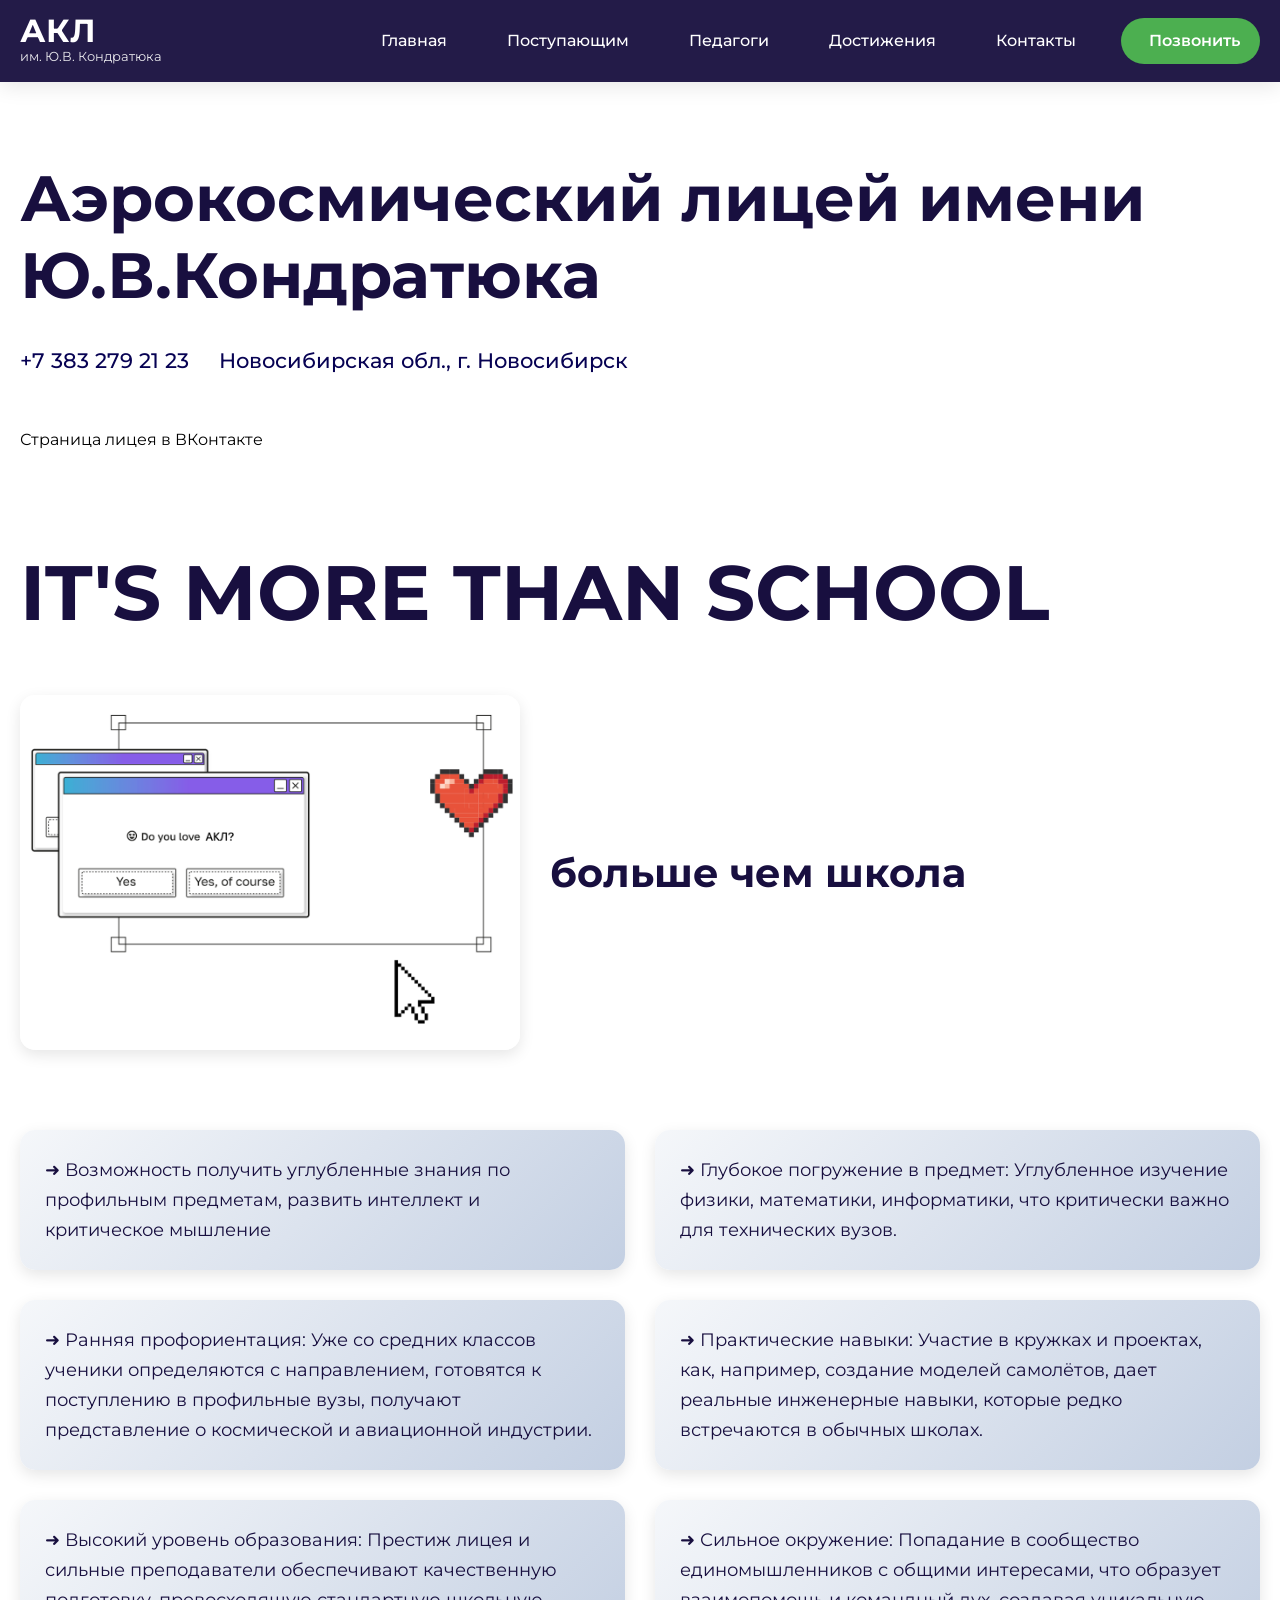
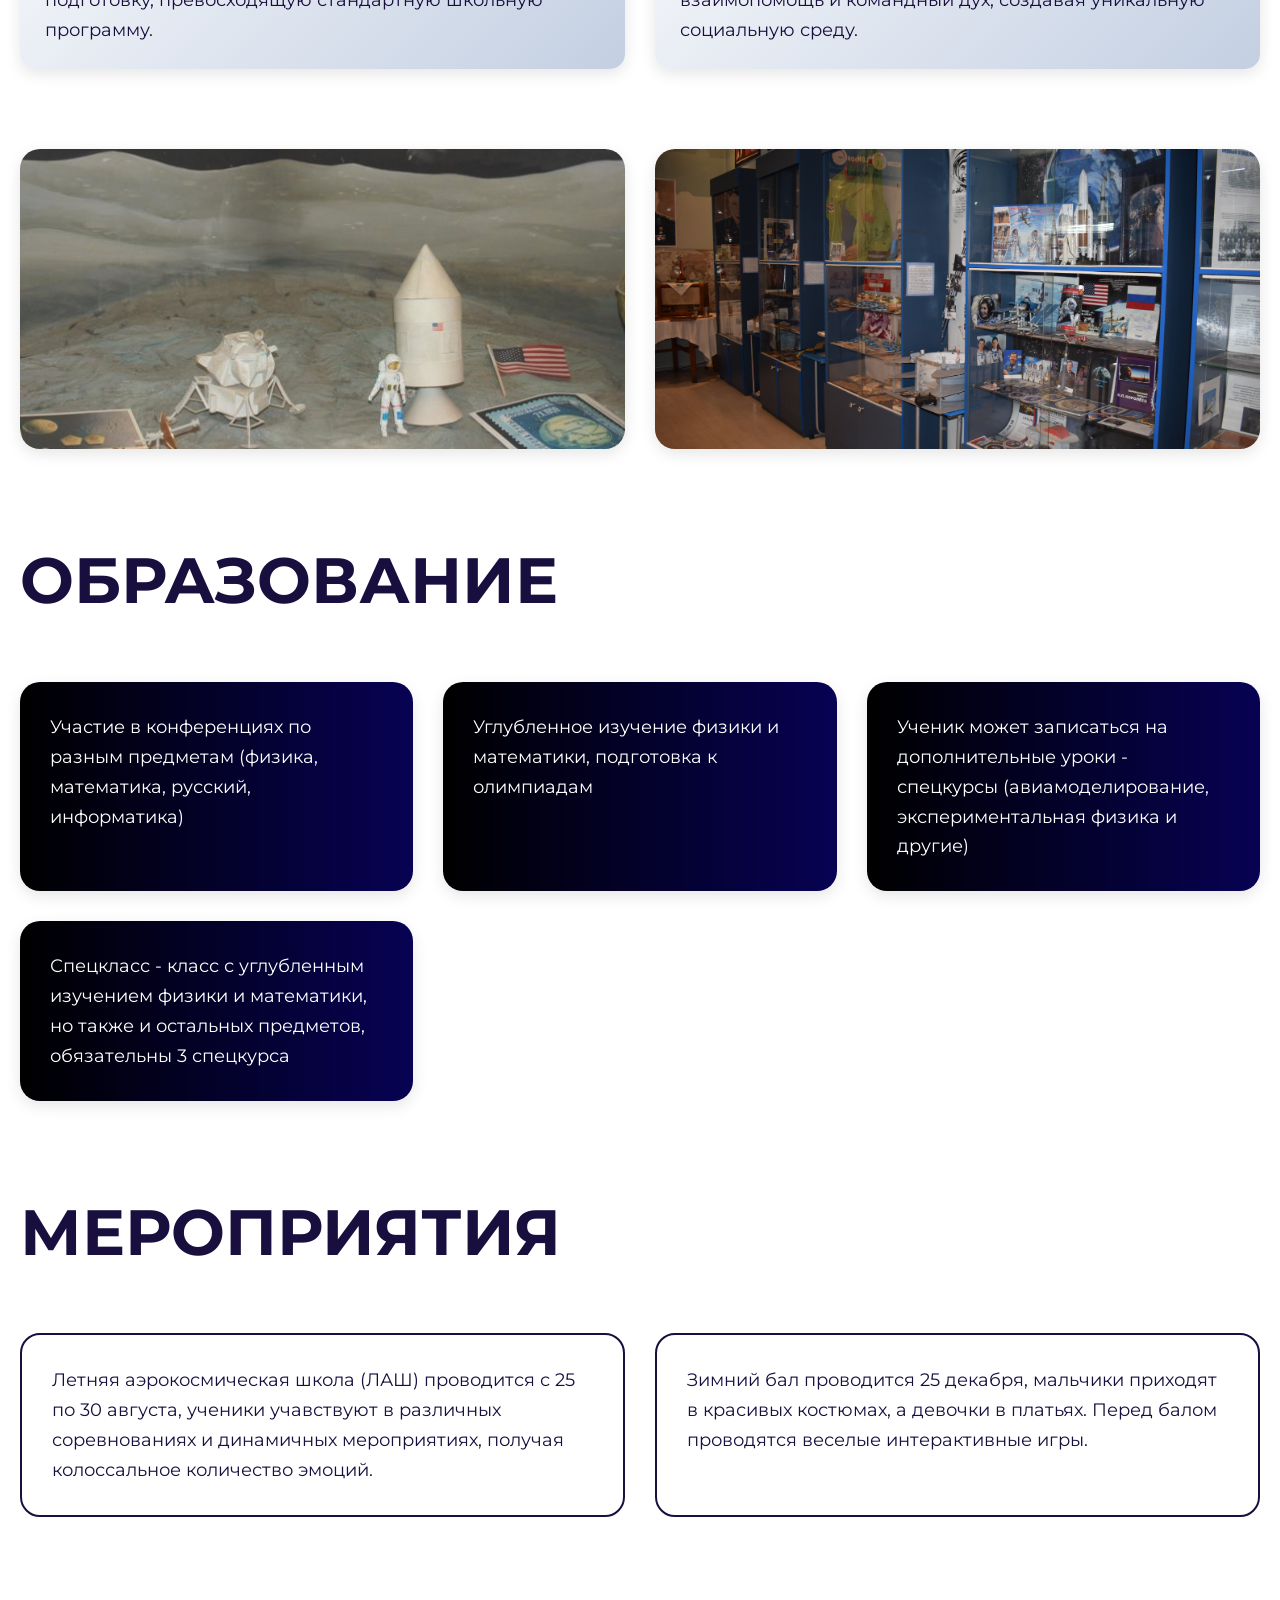
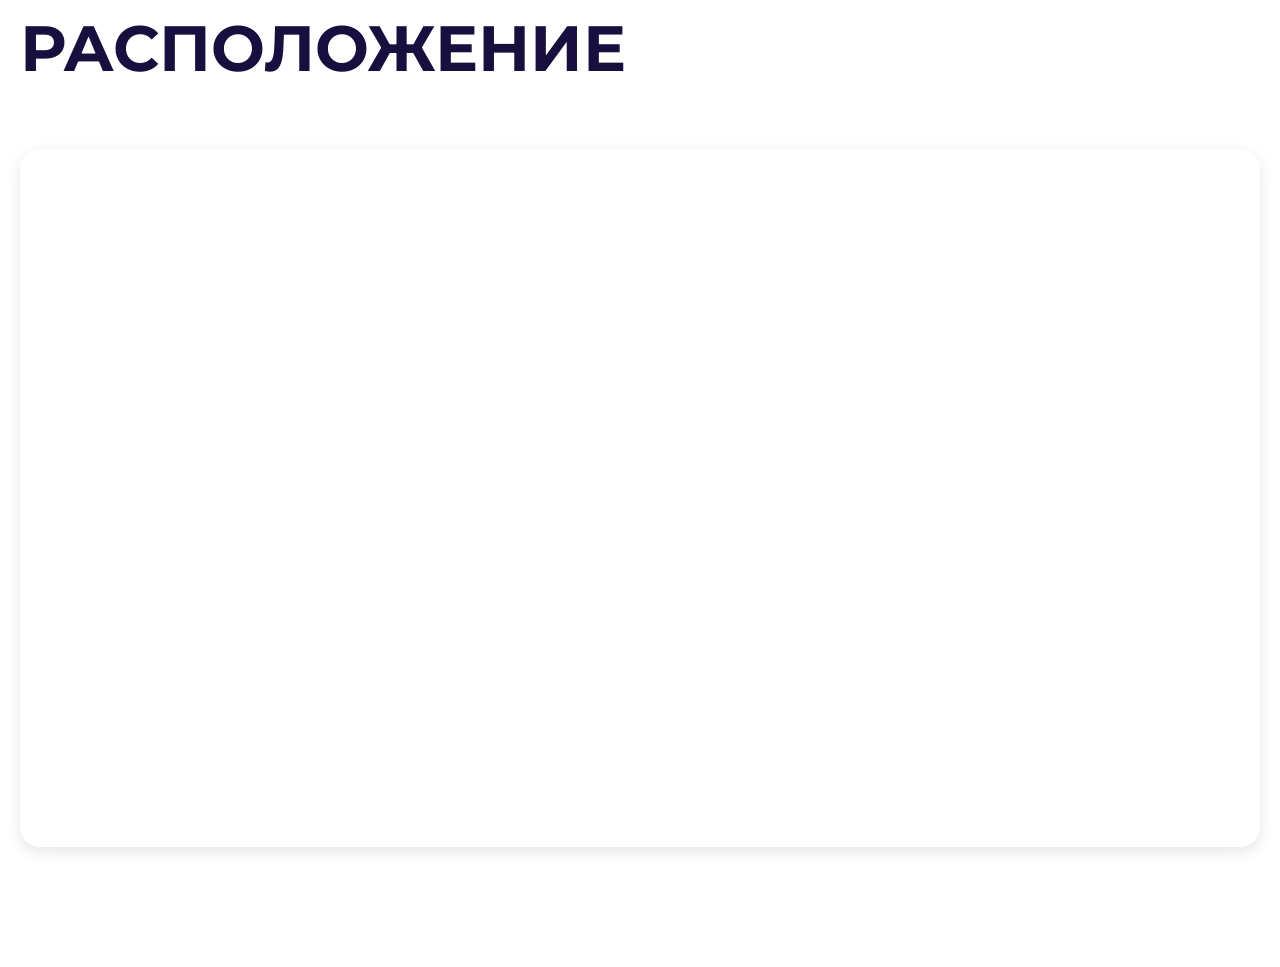
==== index.html @ 170814ac "Add files via upload" ====
<!DOCTYPE html>
<html lang="ru">
<head>
    <meta charset="UTF-8">
    <meta name="viewport" content="width=device-width, initial-scale=1.0">
    <title>Аэрокосмический лицей им. Ю.В. Кондратюка</title>
    <link rel="stylesheet" href="styles.css">
    <link href="https://fonts.googleapis.com/css2?family=Montserrat:wght@400;500;600;700&display=swap" rel="stylesheet">
</head>
<body>
    <nav class="navbar">
        <div class="nav-container">
            <!-- Логотип -->
            <div class="nav-logo">
                <span class="logo-text">АКЛ</span>
                <span class="logo-subtext">им. Ю.В. Кондратюка</span>
            </div>
            
            <!-- Кнопка меню для мобильных -->
            <button class="menu-toggle" id="menuToggle">
                <i class="fas fa-bars"></i>
            </button>
            
            <!-- Основное меню -->
            <ul class="nav-menu" id="navMenu">
                <li class="nav-item">
                    <a href="main.html" class="nav-link">Главная</a>
                </li>
                <li class="nav-item">
                    <a href="postupaushim.html" target="_blank" class="nav-link">Поступающим</a>
                </li>
                <li class="nav-item">
                    <a href="ped_sostav.html" target="_blank" class="nav-link">Педагоги</a>
                </li>
                <li class="nav-item">
                    <a href="achievement.html" class="nav-link">Достижения</a>
                </li>
                <li class="nav-item">
                    <a href="contacts.html" class="nav-link">Контакты</a>
                </li>
                <li class="nav-item">
                    <a href="tel:+73832792123" class="nav-link cta-button">
                        <i class="fas fa-phone"></i> Позвонить
                    </a>
                </li>
            </ul>
        </div>
    </nav>

    <div class="container">
        <!-- Шапка -->
        <header class="header">
            <h1 class="main-title">Аэрокосмический лицей имени Ю.В.Кондратюка</h1>
            <div class="contact-info">
                <h2 class="tel">+7 383 279 21 23</h2>
                <h2 class="geo">Новосибирская обл., г. Новосибирск</h2>
            </div>
        </header>

        <a href="https://vk.com/akl_kondratuka" target="_blank" class="vk">Страница лицея в ВКонтакте</a>

        <!-- Главный баннер -->
        <section class="hero">
            <h1 class="hero-title">IT'S MORE THAN SCHOOL</h1>
            <div class="hero-content">
                <img src="love_akl.png" alt="Любовь к АКЛ" class="hero-image">
                <h2 class="hero-subtitle">больше чем школа</h2>
            </div>
        </section>

        <!-- Преимущества -->
        <section class="advantages">
            <div class="advantage-row">
                <div class="advantage-card">
                    <p>➜ Возможность получить углубленные знания по профильным предметам, развить интеллект и критическое мышление</p>
                </div>
                <div class="advantage-card">
                    <p>➜ Глубокое погружение в предмет: Углубленное изучение физики, математики, информатики, что критически важно для технических вузов.</p>
                </div>
            </div>
            <div class="advantage-row">
                <div class="advantage-card">
                    <p>➜ Ранняя профориентация: Уже со средних классов ученики определяются с направлением, готовятся к поступлению в профильные вузы, получают представление о космической и авиационной индустрии.</p>
                </div>
                <div class="advantage-card">
                    <p>➜ Практические навыки: Участие в кружках и проектах, как, например, создание моделей самолётов, дает реальные инженерные навыки, которые редко встречаются в обычных школах.</p>
                </div>
            </div>
            <div class="advantage-row">
                <div class="advantage-card">
                    <p>➜ Высокий уровень образования: Престиж лицея и сильные преподаватели обеспечивают качественную подготовку, превосходящую стандартную школьную программу.</p>
                </div>
                <div class="advantage-card">
                    <p>➜ Сильное окружение: Попадание в сообщество единомышленников с общими интересами, что образует взаимопомощь и командный дух, создавая уникальную социальную среду.</p>
                </div>
            </div>
        </section>

        <!-- Галерея -->
        <section class="gallery">
            <img src="akl2.jpeg" alt="Фото лицея 1" class="gallery-image">
            <img src="akl_musem.jpeg" alt="Музей лицея" class="gallery-image">
        </section>

        <!-- Образование -->
        <section class="education">
            <h2 class="section-title">ОБРАЗОВАНИЕ</h2>
            <div class="education-grid">
                <div class="education-card">
                    <p>Участие в конференциях по разным предметам (физика, математика, русский, информатика)</p>
                </div>
                <div class="education-card">
                    <p>Углубленное изучение физики и математики, подготовка к олимпиадам</p>
                </div>
                <div class="education-card">
                    <p>Ученик может записаться на дополнительные уроки - спецкурсы (авиамоделирование, экспериментальная физика и другие)</p>
                </div>
                <div class="education-card">
                    <p>Спецкласс - класс с углубленным изучением физики и математики, но также и остальных предметов, обязательны 3 спецкурса</p>
                </div>
            </div>
        </section>

        <!-- Мероприятия -->
        <section class="events">
            <h2 class="section-title">МЕРОПРИЯТИЯ</h2>
            <div class="events-grid">
                <div class="event-card">
                    <p>Летняя аэрокосмическая школа (ЛАШ) проводится с 25 по 30 августа, ученики учавствуют в различных соревнованиях и динамичных мероприятиях, получая колоссальное количество эмоций.</p>
                </div>
                <div class="event-card">
                    <p>Зимний бал проводится 25 декабря, мальчики приходят в красивых костюмах, а девочки в платьях. Перед балом проводятся веселые интерактивные игры.</p>
                </div>
            </div>
        </section>

        <!-- Контакты и карта -->
        <section class="location">
            <h2 class="section-title">РАСПОЛОЖЕНИЕ</h2>
            <div class="map-container">
                <iframe 
                    src="https://www.google.com/maps/embed?pb=!1m18!1m12!1m3!1d2285.3002621374962!2d82.96816697664464!3d55.05547557283405!2m3!1f0!2f0!3f0!3m2!1i1024!2i768!4f13.1!3m3!1m2!1s0x42dfef64a2bb60ef%3A0xde11b2f10a1c4c7b!2sAerospace%20Lyceum.%20Y.%20Kondratyuk!5e0!3m2!1sen!2sru!4v1768827329958!5m2!1sen!2sru" 
                    allowfullscreen 
                    loading="lazy" 
                    referrerpolicy="no-referrer-when-downgrade"
                    class="map">
                </iframe>
            </div>
        </section>
    </div>

    <script>
        // Функционал выдвигающегося меню
        document.addEventListener('DOMContentLoaded', function() {
            const menuToggle = document.getElementById('menuToggle');
            const navMenu = document.getElementById('navMenu');
            const navbar = document.querySelector('.navbar');
            
            // Переключение меню
            menuToggle.addEventListener('click', function() {
                navMenu.classList.toggle('active');
                menuToggle.innerHTML = navMenu.classList.contains('active') 
                    ? '<i class="fas fa-times"></i>' 
                    : '<i class="fas fa-bars"></i>';
            });
            
            // Закрытие меню при клике на ссылку
            document.querySelectorAll('.nav-link').forEach(link => {
                link.addEventListener('click', function() {
                    navMenu.classList.remove('active');
                    menuToggle.innerHTML = '<i class="fas fa-bars"></i>';
                });
            });
            
            // Изменение меню при скролле
            window.addEventListener('scroll', function() {
                if (window.scrollY > 100) {
                    navbar.classList.add('scrolled');
                } else {
                    navbar.classList.remove('scrolled');
                }
            });
            
            // Плавная прокрутка к якорям
            document.querySelectorAll('a[href^="#"]').forEach(anchor => {
                anchor.addEventListener('click', function(e) {
                    e.preventDefault();
                    
                    const targetId = this.getAttribute('href');
                    if (targetId === '#') return;
                    
                    const targetElement = document.querySelector(targetId);
                    if (targetElement) {
                        window.scrollTo({
                            top: targetElement.offsetTop - 80,
                            behavior: 'smooth'
                        });
                    }
                });
            });
        });
    </script>
</body>
</html>
---- styles.css ----
/* Сброс и базовые стили */
* {
    margin: 0;
    padding: 0;
    box-sizing: border-box;
}

:root {
    --primary-color: #180f3f;
    --secondary-color: #070253;
    --text-color: #333;
    --white: #ffffff;
    --black: #000000;
    --gradient: linear-gradient(to right, var(--black), var(--secondary-color));
    --shadow: 0 5px 15px rgba(0, 0, 0, 0.1);
    --transition: all 0.3s ease;
}

html {
    font-size: 16px;
    scroll-behavior: smooth;
}

body {
    font-family: 'Montserrat', sans-serif;
    color: var(--text-color);
    background-color: var(--white);
    overflow-x: hidden;
    line-height: 1.6;
}

.container {
    max-width: 1400px;
    margin: 0 auto;
    padding: 0 20px;
}

/* Стили для выдвигающегося меню */
.navbar {
    position: fixed;
    top: 0;
    left: 0;
    width: 100%;
    background-color: rgba(24, 15, 63, 0.95);
    backdrop-filter: blur(10px);
    box-shadow: 0 4px 20px rgba(0, 0, 0, 0.1);
    z-index: 1000;
    transition: all 0.4s ease;
    padding: 15px 0;
}

.navbar.scrolled {
    padding: 10px 0;
    background-color: rgba(24, 15, 63, 0.98);
}

.nav-container {
    max-width: 1400px;
    margin: 0 auto;
    padding: 0 20px;
    display: flex;
    justify-content: space-between;
    align-items: center;
}

/* Логотип */
.nav-logo {
    display: flex;
    flex-direction: column;
    color: var(--white);
}

.logo-text {
    font-size: 2rem;
    font-weight: 700;
    line-height: 1;
}

.logo-subtext {
    font-size: 0.8rem;
    opacity: 0.9;
}

/* Меню */
.nav-menu {
    display: flex;
    list-style: none;
    align-items: center;
    gap: 30px;
    margin: 0;
    padding: 0;
}

.nav-item {
    position: relative;
}

.nav-link {
    color: var(--white);
    text-decoration: none;
    font-weight: 500;
    font-size: 1rem;
    padding: 8px 15px;
    border-radius: 5px;
    transition: all 0.3s ease;
    display: flex;
    align-items: center;
    gap: 8px;
}

.nav-link:hover {
    background-color: rgba(255, 255, 255, 0.1);
    transform: translateY(-2px);
}

.nav-link::after {
    content: '';
    position: absolute;
    bottom: -5px;
    left: 50%;
    transform: translateX(-50%);
    width: 0;
    height: 2px;
    background-color: var(--white);
    transition: width 0.3s ease;
}

.nav-link:hover::after {
    width: 80%;
}

/* Кнопка звонка */
.cta-button {
    background-color: #4CAF50;
    padding: 10px 20px;
    border-radius: 25px;
    font-weight: 600;
}

.cta-button:hover {
    background-color: #3d8b40;
    transform: translateY(-3px);
    box-shadow: 0 5px 15px rgba(76, 175, 80, 0.3);
}

/* Кнопка мобильного меню */
.menu-toggle {
    display: none;
    background: none;
    border: none;
    color: var(--white);
    font-size: 1.5rem;
    cursor: pointer;
    padding: 10px;
    transition: transform 0.3s ease;
}

.menu-toggle:hover {
    transform: scale(1.1);
}

/* Адаптивность меню */
@media (max-width: 992px) {
    .menu-toggle {
        display: block;
    }
    
    .nav-menu {
        position: fixed;
        top: 70px;
        right: -100%;
        width: 300px;
        height: calc(100vh - 70px);
        background-color: var(--primary-color);
        flex-direction: column;
        align-items: flex-start;
        padding: 40px 30px;
        transition: right 0.5s ease;
        box-shadow: -5px 0 25px rgba(0, 0, 0, 0.2);
        overflow-y: auto;
    }
    
    .nav-menu.active {
        right: 0;
    }
    
    .nav-item {
        width: 100%;
    }
    
    .nav-link {
        padding: 15px 0;
        width: 100%;
        border-bottom: 1px solid rgba(255, 255, 255, 0.1);
    }
    
    .nav-link::after {
        display: none;
    }
    
    .cta-button {
        margin-top: 20px;
        justify-content: center;
    }
}

@media (max-width: 480px) {
    .nav-menu {
        width: 100%;
    }
    
    .nav-logo .logo-text {
        font-size: 1.5rem;
    }
    
    .logo-subtext {
        font-size: 0.7rem;
    }
}

.container {
    padding-top: 100px;
}

@media (max-width: 768px) {
    .container {
        padding-top: 90px;
    }
}

/* Шапка */
.header {
    margin-top: 60px;
}

.main-title {
    color: var(--primary-color);
    font-size: clamp(2rem, 5vw, 4rem);
    font-weight: 700;
    line-height: 1.2;
    margin-bottom: 30px;
}

.contact-info {
    display: flex;
    flex-wrap: wrap;
    gap: 30px;
    margin-bottom: 50px;
}

.tel, .geo {
    color: var(--secondary-color);
    font-size: 1.3rem;
    font-weight: 500;
}

/* Главный баннер */
.hero {
    margin: 80px 0;
}

.hero-title {
    color: var(--primary-color);
    font-size: clamp(2.5rem, 6vw, 5rem);
    margin-bottom: 40px;
}

.hero-content {
    display: flex;
    flex-wrap: wrap;
    align-items: center;
    gap: 30px;
}

.hero-image {
    width: 100%;
    max-width: 500px;
    border-radius: 15px;
    box-shadow: var(--shadow);
}

.hero-subtitle {
    color: var(--primary-color);
    font-size: clamp(1.8rem, 4vw, 2.5rem);
    flex: 1;
}

/* Преимущества */
.advantages {
    margin: 80px 0;
}

.advantage-row {
    display: flex;
    flex-wrap: wrap;
    gap: 30px;
    margin-bottom: 30px;
}

.advantage-card {
    flex: 1;
    min-width: 300px;
    padding: 25px;
    background: linear-gradient(135deg, #f5f7fa 0%, #c3cfe2 100%);
    border-radius: 15px;
    box-shadow: var(--shadow);
    transition: var(--transition);
}

.advantage-card:hover {
    transform: translateY(-5px);
    box-shadow: 0 10px 25px rgba(0, 0, 0, 0.15);
}

.advantage-card p {
    color: var(--primary-color);
    font-size: 1.1rem;
    line-height: 1.7;
}

/* Галерея */
.gallery {
    display: flex;
    flex-wrap: wrap;
    gap: 30px;
    margin: 80px 0;
}

.gallery-image {
    flex: 1;
    min-width: 300px;
    height: 300px;
    object-fit: cover;
    border-radius: 20px;
    box-shadow: var(--shadow);
    transition: var(--transition);
}

.gallery-image:hover {
    transform: scale(1.02);
}

/* Образование */
.education {
    margin: 80px 0;
}

.section-title {
    color: var(--primary-color);
    font-size: clamp(2.5rem, 6vw, 4rem);
    margin-bottom: 50px;
    font-weight: 700;
}

.education-grid {
    display: grid;
    grid-template-columns: repeat(auto-fit, minmax(300px, 1fr));
    gap: 30px;
}

.education-card {
    padding: 30px;
    background: var(--gradient);
    border-radius: 20px;
    color: var(--white);
    box-shadow: var(--shadow);
    transition: var(--transition);
}

.education-card:hover {
    transform: translateY(-10px);
}

.education-card p {
    font-size: 1.1rem;
    line-height: 1.7;
}

/* Мероприятия */
.events {
    margin: 80px 0;
}

.events-grid {
    display: grid;
    grid-template-columns: repeat(auto-fit, minmax(300px, 1fr));
    gap: 30px;
}

.event-card {
    padding: 30px;
    border: 2px solid var(--primary-color);
    border-radius: 20px;
    color: var(--primary-color);
    transition: var(--transition);
}

.event-card:hover {
    box-shadow: 0 10px 30px rgba(24, 15, 63, 0.2);
    transform: translateY(-5px);
}

.event-card p {
    font-size: 1.1rem;
    line-height: 1.7;
}

/* Карта */
.location {
    margin: 80px 0 120px;
}

.map-container {
    position: relative;
    width: 100%;
    height: 0;
    padding-bottom: 56.25%; /* Соотношение 16:9 */
    border-radius: 20px;
    overflow: hidden;
    box-shadow: var(--shadow);
}

.map {
    position: absolute;
    top: 0;
    left: 0;
    width: 100%;
    height: 100%;
    border: none;
}

#postupaushim_header {
    margin-top: 100px;
    margin-left: 50px;
    font-size: 70px;
}

#responsible, #postupaushim_header, #inquiries_by_phone {
    margin-left: 50px;
}

.postupaushim {
    border: #180f3f solid 2px;
    border-radius: 30px;
    padding: 20px;
    font-size: 25px;
    width: 1100px;
    margin-left: 50px;
    margin-top: 70px;
}

ul {
    list-style-type: none;
}

a {
    color: #000000;
    text-decoration: none;
}

h1.ped_sostav {
    font-size: 70px;
    margin-top: 100px;
    margin-left: 50px;
}

h2.ped_sostav {
    font-size: 30px;
    margin-left: 50px;
}

#about {
    width: 800px;
    height: 50px;
    background-color: #a9b3ff;
    border-radius: 10px;
    margin-left: 50px;
    padding: 10px;
}

#list_of_teachers {
    margin-left: 50px;
    margin-top: 30px;
}

h1.achievement {
    font-size: 70px;
    margin-top: 100px;
    margin-left: 50px;    
}

div.achievement {
    border: 2px solid black;
    padding: 20px;
    width: 600px;
    border-radius: 20px;
    margin-left: 50px;
}

div.contacts {
    width: 1300px;
    padding: 20px;
    margin-top: 100px;
    margin-left: 50px;
    border: 2px solid black;
    border-radius: 20px;
}

h1.contacts {
    margin-left: 50px;
}

p.personal_reception_info {
    font-size: 23px;
}

div.all_ab_teacher {
    width: 900px;
    border: #000000 2px solid;
    padding: 10px;
    border-radius: 10px;
    font-size: 30px;
    margin-left: auto;
    margin-right: auto;
}

img.photo {
    height: 300px;
    border: 1px black solid;
    border-radius: 20px;
}

#name {
  position: relative;
  display: inline-block;
}

.dropbtn {
  background-color: #4CAF50;
  color: white;
  padding: 16px;
  font-size: 16px;
  border: none;
  border-radius: 10px;
}

.all_ab_teacher {
  display: none;
  position: absolute;
  background-color: #f1f1f1;
  min-width: 160px;
  box-shadow: 0px 8px 16px 0px rgba(0,0,0,0.2);
  z-index: 1;
}

.all_ab_teacher.show {
    display: block;
} 

/* Сброс и базовые стили */
* {
    margin: 0;
    padding: 0;
    box-sizing: border-box;
}

:root {
    --primary-color: #180f3f;
    --secondary-color: #070253;
    --text-color: #333;
    --white: #ffffff;
    --black: #000000;
    --gradient: linear-gradient(to right, var(--black), var(--secondary-color));
    --shadow: 0 5px 15px rgba(0, 0, 0, 0.1);
    --transition: all 0.3s ease;
}

html {
    font-size: 16px;
    scroll-behavior: smooth;
}

body {
    font-family: 'Montserrat', sans-serif;
    color: var(--text-color);
    background-color: var(--white);
    overflow-x: hidden;
    line-height: 1.6;
}

.container {
    max-width: 1400px;
    margin: 0 auto;
    padding: 0 20px;
}

/* Стили для выдвигающегося меню */
.navbar {
    position: fixed;
    top: 0;
    left: 0;
    width: 100%;
    background-color: rgba(24, 15, 63, 0.95);
    backdrop-filter: blur(10px);
    box-shadow: 0 4px 20px rgba(0, 0, 0, 0.1);
    z-index: 1000;
    transition: all 0.4s ease;
    padding: 15px 0;
}

.navbar.scrolled {
    padding: 10px 0;
    background-color: rgba(24, 15, 63, 0.98);
}

.nav-container {
    max-width: 1400px;
    margin: 0 auto;
    padding: 0 20px;
    display: flex;
    justify-content: space-between;
    align-items: center;
}

/* Логотип */
.nav-logo {
    display: flex;
    flex-direction: column;
    color: var(--white);
}

.logo-text {
    font-size: 2rem;
    font-weight: 700;
    line-height: 1;
}

.logo-subtext {
    font-size: 0.8rem;
    opacity: 0.9;
}

/* Меню */
.nav-menu {
    display: flex;
    list-style: none;
    align-items: center;
    gap: 30px;
    margin: 0;
    padding: 0;
}

.nav-item {
    position: relative;
}

.nav-link {
    color: var(--white);
    text-decoration: none;
    font-weight: 500;
    font-size: 1rem;
    padding: 8px 15px;
    border-radius: 5px;
    transition: all 0.3s ease;
    display: flex;
    align-items: center;
    gap: 8px;
}

.nav-link:hover {
    background-color: rgba(255, 255, 255, 0.1);
    transform: translateY(-2px);
}

.nav-link::after {
    content: '';
    position: absolute;
    bottom: -5px;
    left: 50%;
    transform: translateX(-50%);
    width: 0;
    height: 2px;
    background-color: var(--white);
    transition: width 0.3s ease;
}

.nav-link:hover::after {
    width: 80%;
}

/* Кнопка звонка */
.cta-button {
    background-color: #4CAF50;
    padding: 10px 20px;
    border-radius: 25px;
    font-weight: 600;
}

.cta-button:hover {
    background-color: #3d8b40;
    transform: translateY(-3px);
    box-shadow: 0 5px 15px rgba(76, 175, 80, 0.3);
}

/* Кнопка мобильного меню */
.menu-toggle {
    display: none;
    background: none;
    border: none;
    color: var(--white);
    font-size: 1.5rem;
    cursor: pointer;
    padding: 10px;
    transition: transform 0.3s ease;
}

.menu-toggle:hover {
    transform: scale(1.1);
}

/* Адаптивность меню */
@media (max-width: 992px) {
    .menu-toggle {
        display: block;
    }
    
    .nav-menu {
        position: fixed;
        top: 70px;
        right: -100%;
        width: 300px;
        height: calc(100vh - 70px);
        background-color: var(--primary-color);
        flex-direction: column;
        align-items: flex-start;
        padding: 40px 30px;
        transition: right 0.5s ease;
        box-shadow: -5px 0 25px rgba(0, 0, 0, 0.2);
        overflow-y: auto;
    }
    
    .nav-menu.active {
        right: 0;
    }
    
    .nav-item {
        width: 100%;
    }
    
    .nav-link {
        padding: 15px 0;
        width: 100%;
        border-bottom: 1px solid rgba(255, 255, 255, 0.1);
    }
    
    .nav-link::after {
        display: none;
    }
    
    .cta-button {
        margin-top: 20px;
        justify-content: center;
    }
}

@media (max-width: 480px) {
    .nav-menu {
        width: 100%;
    }
    
    .nav-logo .logo-text {
        font-size: 1.5rem;
    }
    
    .logo-subtext {
        font-size: 0.7rem;
    }
}

.container {
    padding-top: 100px;
}

/* ========== МОБИЛЬНАЯ АДАПТАЦИЯ ========== */

/* Общие мобильные стили */
@media (max-width: 768px) {
    .container {
        padding-top: 80px;
        padding-left: 15px;
        padding-right: 15px;
    }

    h1 {
        font-size: 2rem !important;
        margin-left: 15px !important;
        margin-right: 15px !important;
        word-wrap: break-word;
    }

    h2 {
        font-size: 1.5rem !important;
        margin-left: 15px !important;
        margin-right: 15px !important;
    }

    p, li, a {
        font-size: 1rem !important;
    }
}

/* Главная страница */
@media (max-width: 768px) {
    .header {
        margin-top: 30px;
    }

    .main-title {
        font-size: 2rem !important;
        text-align: center;
    }

    .contact-info {
        flex-direction: column;
        gap: 10px;
        text-align: center;
    }

    .tel, .geo {
        font-size: 1.1rem !important;
    }

    .hero {
        margin: 40px 0;
    }

    .hero-title {
        font-size: 2rem !important;
        text-align: center;
    }

    .hero-content {
        flex-direction: column;
        text-align: center;
    }

    .hero-image {
        max-width: 100%;
        height: auto;
    }

    .hero-subtitle {
        font-size: 1.5rem !important;
    }

    .advantage-row {
        flex-direction: column;
        gap: 15px;
    }

    .advantage-card {
        min-width: 100%;
        padding: 20px;
    }

    .gallery {
        flex-direction: column;
        gap: 15px;
    }

    .gallery-image {
        min-width: 100%;
        height: 250px;
    }

    .section-title {
        font-size: 2rem !important;
        text-align: center;
        margin-bottom: 30px;
    }

    .education-grid, .events-grid {
        grid-template-columns: 1fr;
        gap: 15px;
    }

    .education-card, .event-card {
        padding: 20px;
    }

    .vk {
        display: block;
        text-align: center;
        margin: 20px auto;
        font-size: 1.2rem;
    }
}

/* Страница "Поступающим" */
@media (max-width: 768px) {
    #postupaushim_header {
        font-size: 2.5rem !important;
        margin: 80px 15px 20px !important;
        text-align: center;
    }

    #responsible, #inquiries_by_phone {
        margin-left: 15px !important;
        margin-right: 15px !important;
        text-align: center;
        font-size: 1.2rem !important;
    }

    .postupaushim {
        width: calc(100% - 30px) !important;
        margin-left: 15px !important;
        margin-right: 15px !important;
        padding: 15px !important;
        font-size: 1rem !important;
        border-radius: 15px;
    }

    #tasks {
        padding-left: 15px !important;
    }

    #tasks li {
        margin-bottom: 10px;
    }

    #tasks a {
        font-size: 0.95rem !important;
        word-break: break-word;
    }
}

/* Страница "Педагоги" */
@media (max-width: 768px) {
    h1.ped_sostav {
        font-size: 2.5rem !important;
        margin: 80px 15px 20px !important;
        text-align: center;
    }

    h2.ped_sostav {
        font-size: 1.5rem !important;
        margin-left: 15px !important;
        margin-right: 15px !important;
        text-align: center;
    }

    #about {
        width: calc(100% - 30px) !important;
        margin-left: 15px !important;
        margin-right: 15px !important;
        height: auto !important;
        min-height: 50px;
        font-size: 1rem !important;
    }

    #list_of_teachers {
        margin-left: 15px !important;
        margin-right: 15px !important;
    }

    .teacher-item {
        width: 100%;
    }

    .dropbtn {
        padding: 12px !important;
        font-size: 0.95rem !important;
        white-space: normal;
        word-wrap: break-word;
        text-align: left;
    }

    .all_ab_teacher {
        width: 100% !important;
        padding: 15px !important;
    }

    .teacher_name {
        font-size: 1.3rem !important;
        text-align: center;
    }

    .main_ab_teacher {
        flex-direction: column;
        gap: 15px;
    }

    .photo {
        width: 150px !important;
        height: 150px !important;
        margin: 0 auto;
    }

    .teacher-info {
        text-align: left;
        font-size: 0.95rem !important;
    }

    .teacher-info p {
        margin-bottom: 8px;
    }
}

/* Страница "Достижения" */
@media (max-width: 768px) {
    h1.achievement {
        font-size: 2.5rem !important;
        margin: 80px 15px 20px !important;
        text-align: center;
    }

    div.achievement {
        width: calc(100% - 30px) !important;
        margin-left: 15px !important;
        margin-right: 15px !important;
        padding: 15px !important;
    }

    div.achievement h2 {
        font-size: 1.5rem !important;
        margin: 15px 0 10px !important;
    }

    div.achievement a {
        display: block;
        word-break: break-word;
        font-size: 0.95rem !important;
        margin-bottom: 15px;
        padding: 10px;
        background-color: #f5f5f5;
        border-radius: 8px;
    }
}

/* Страница "Контакты" */
@media (max-width: 768px) {
    #head_contacts {
        font-size: 2.5rem !important;
        margin: 80px 15px 20px !important;
        text-align: center;
    }

    div.contacts {
        width: calc(100% - 30px) !important;
        margin-left: 15px !important;
        margin-right: 15px !important;
        padding: 15px !important;
    }

    #personal_reception h1 {
        font-size: 1.3rem !important;
        margin: 0 0 15px !important;
    }

    p.personal_reception_info {
        font-size: 1rem !important;
    }

    h1.contacts {
        font-size: 1.2rem !important;
        margin-left: 15px !important;
        margin-right: 15px !important;
        text-align: center;
        word-wrap: break-word;
    }
}

/* Очень маленькие экраны */
@media (max-width: 480px) {
    .container {
        padding-top: 70px;
    }

    h1 {
        font-size: 1.8rem !important;
    }

    h2 {
        font-size: 1.3rem !important;
    }

    .logo-text {
        font-size: 1.3rem !important;
    }

    .logo-subtext {
        font-size: 0.6rem !important;
    }

    .hero-title {
        font-size: 1.8rem !important;
    }

    .hero-subtitle {
        font-size: 1.3rem !important;
    }

    .advantage-card p {
        font-size: 0.95rem !important;
    }

    .gallery-image {
        height: 200px;
    }

    .education-card p, .event-card p {
        font-size: 0.95rem !important;
    }

    .dropbtn {
        font-size: 0.9rem !important;
        padding: 10px !important;
    }

    .photo {
        width: 120px !important;
        height: 120px !important;
    }

    .teacher-info {
        font-size: 0.9rem !important;
    }

    .postupaushim a {
        word-break: break-all;
    }
}

/* Исправление для карты */
@media (max-width: 768px) {
    .map-container {
        margin: 0 15px;
        width: calc(100% - 30px);
    }
}

/* Улучшение читаемости ссылок */
@media (max-width: 768px) {
    a {
        word-wrap: break-word;
    }
    
    .nav-link {
        word-wrap: normal;
    }
}

/* Анимации */
@keyframes fadeIn {
    from {
        opacity: 0;
        transform: translateY(20px);
    }
    to {
        opacity: 1;
        transform: translateY(0);
    }
}

.hero, .advantages, .gallery, .education, .events, .location {
    animation: fadeIn 1s ease-out;
}
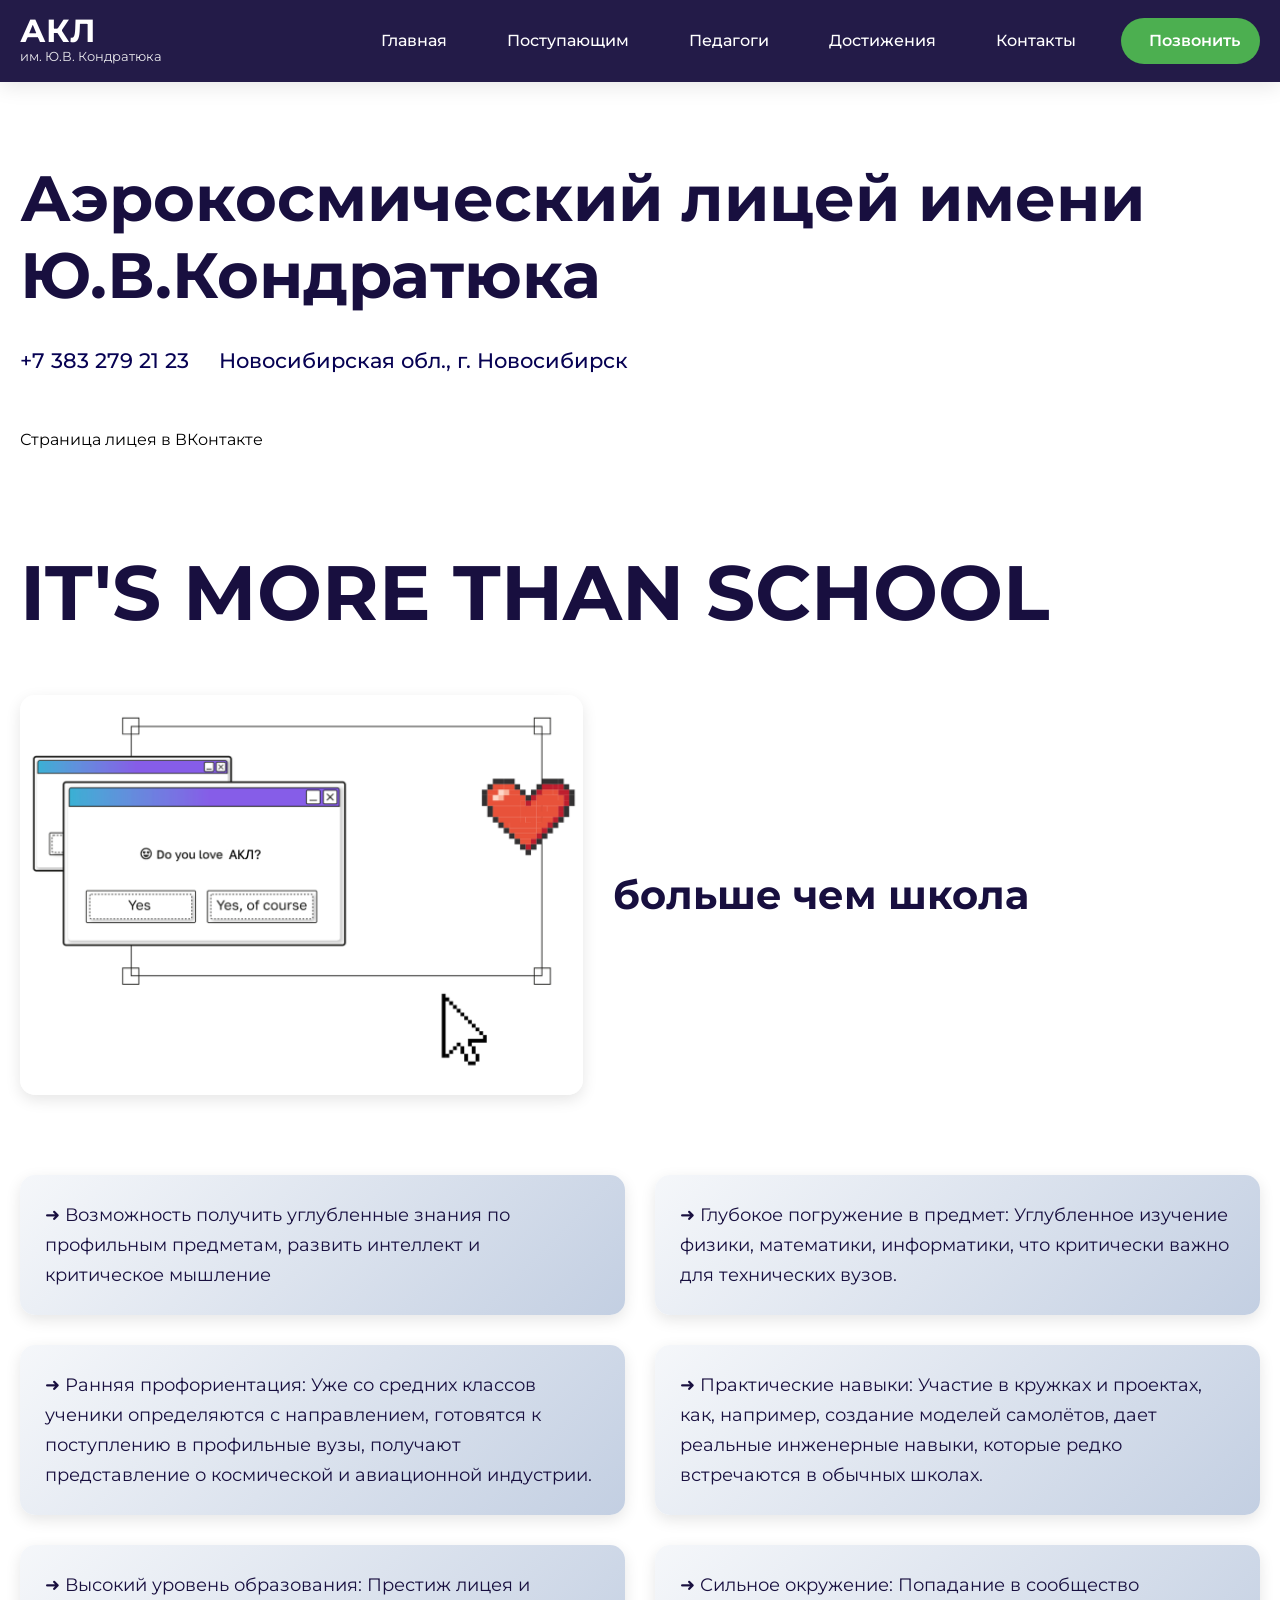
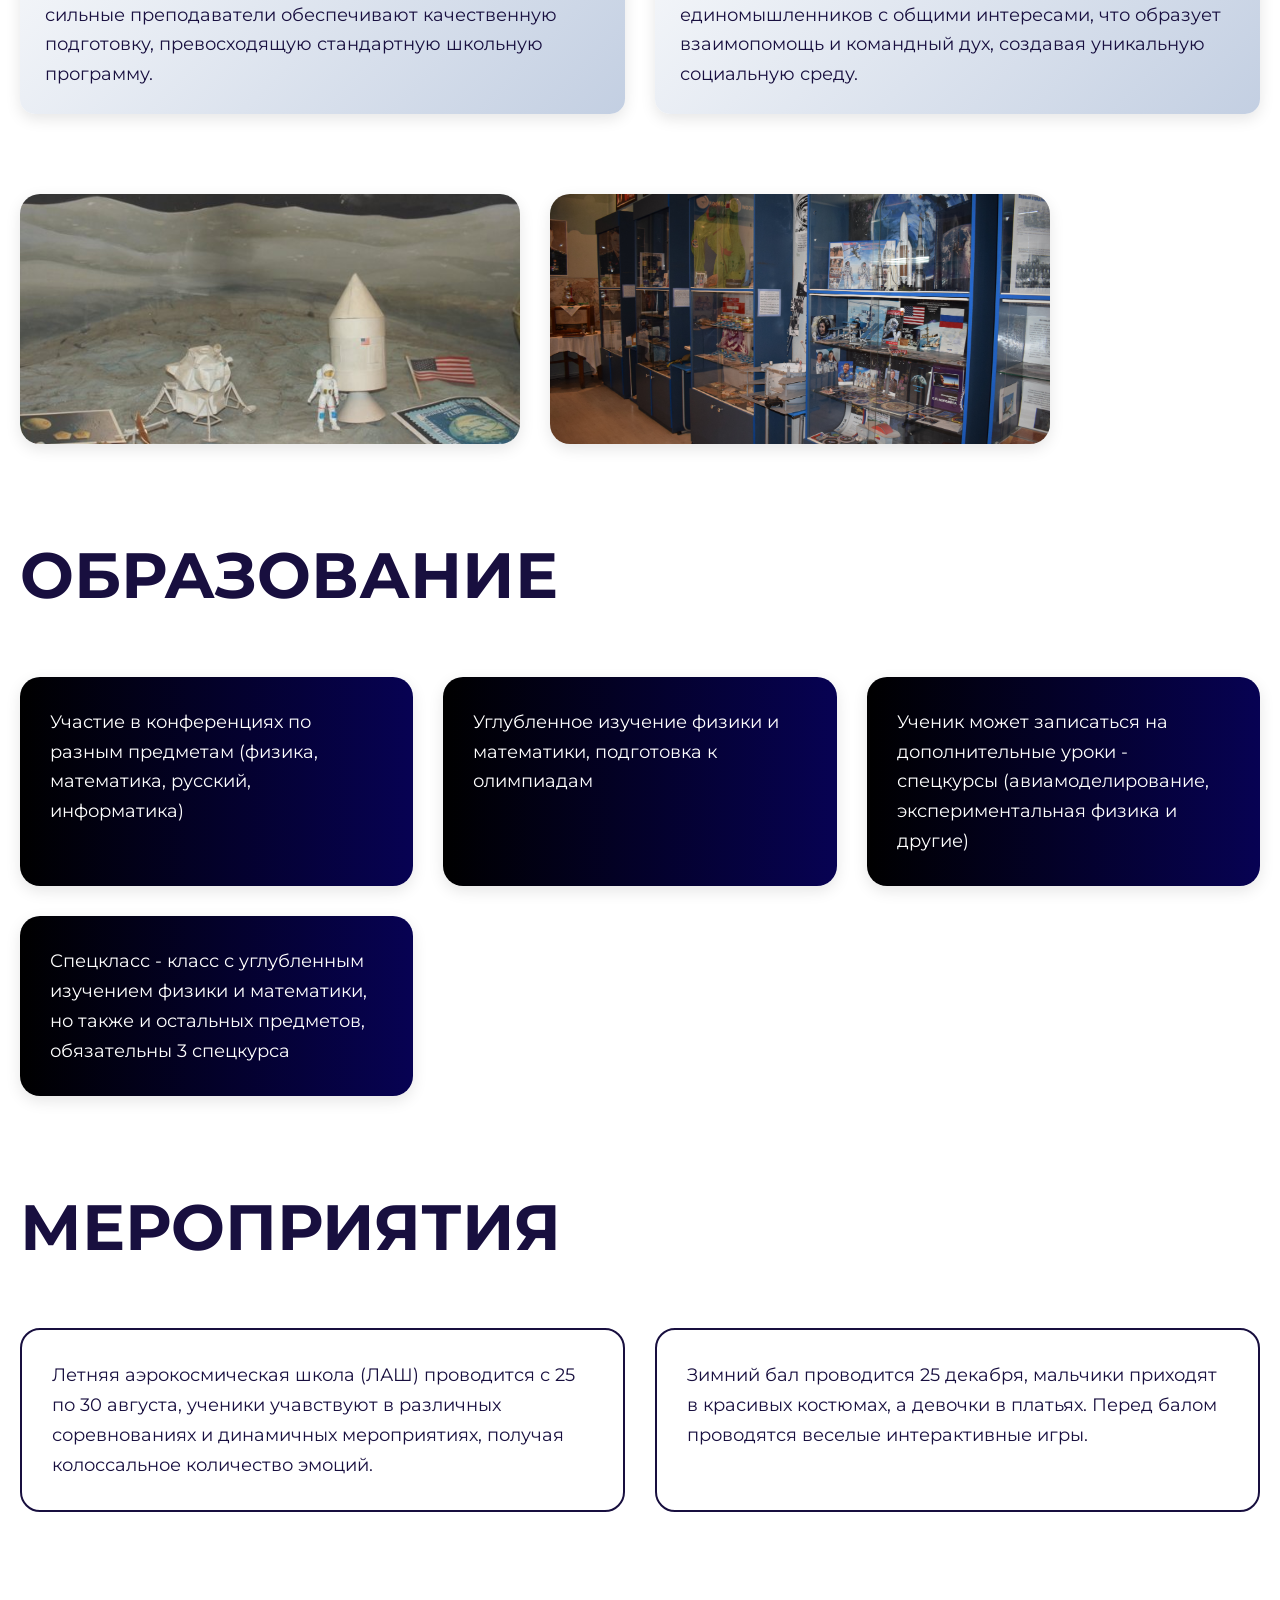
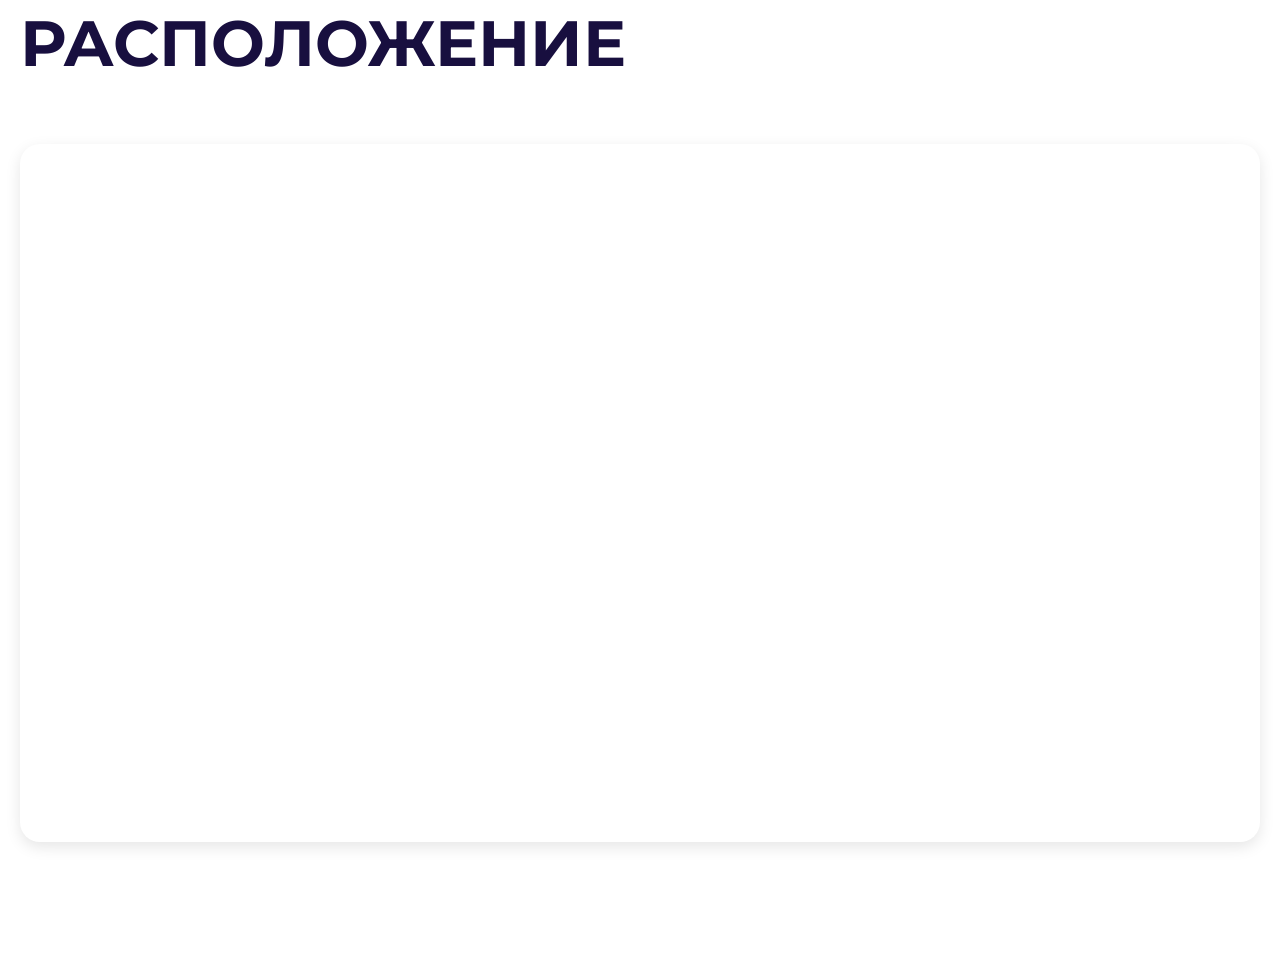
==== commit 566e32c3: "Update index.html" ====
--- a/index.html
+++ b/index.html
@@ -24,7 +24,7 @@
             <!-- Основное меню -->
             <ul class="nav-menu" id="navMenu">
                 <li class="nav-item">
-                    <a href="main.html" class="nav-link">Главная</a>
+                    <a href="index.html" class="nav-link">Главная</a>
                 </li>
                 <li class="nav-item">
                     <a href="postupaushim.html" target="_blank" class="nav-link">Поступающим</a>
@@ -201,4 +201,4 @@
         });
     </script>
 </body>
-</html>+</html>
--- a/styles.css
+++ b/styles.css
@@ -1164,4 +1164,77 @@
 
 .hero, .advantages, .gallery, .education, .events, .location {
     animation: fadeIn 1s ease-out;
-}+}
+
+/* ========== ИСПРАВЛЕНИЕ РАЗМЕРОВ ИЗОБРАЖЕНИЙ ========== */
+
+/* Общие правила для всех изображений */
+img {
+    max-width: 100%;
+    height: auto;
+    object-fit: cover;
+}
+
+/* Главная страница */
+.hero-image {
+    max-width: 100%;
+    width: auto;
+    max-height: 400px; /* Ограничиваем высоту */
+    border-radius: 15px;
+    box-shadow: var(--shadow);
+}
+
+.gallery-image {
+    width: 100%;
+    max-width: 500px; /* Ограничиваем максимальную ширину */
+    height: 250px; /* Фиксированная высота */
+    object-fit: cover; /* Обрезаем изображение, чтобы вписать в размер */
+    border-radius: 20px;
+    box-shadow: var(--shadow);
+    transition: var(--transition);
+}
+
+/* Страница педагогов */
+.photo {
+    width: 200px;
+    height: 200px;
+    border: 2px solid var(--primary-color);
+    border-radius: 20px;
+    object-fit: cover; /* Важно! Обрезает фото по размеру */
+}
+
+/* Мобильная версия */
+@media (max-width: 768px) {
+    /* Главная страница */
+    .hero-image {
+        max-height: 300px;
+        width: 100%;
+        object-fit: contain; /* Показывает всё изображение без обрезки */
+    }
+    
+    .gallery-image {
+        max-width: 100%;
+        height: 200px;
+    }
+    
+    /* Страница педагогов */
+    .photo {
+        width: 150px;
+        height: 150px;
+    }
+}
+
+@media (max-width: 480px) {
+    .hero-image {
+        max-height: 250px;
+    }
+    
+    .gallery-image {
+        height: 180px;
+    }
+    
+    .photo {
+        width: 120px;
+        height: 120px;
+    }
+}
